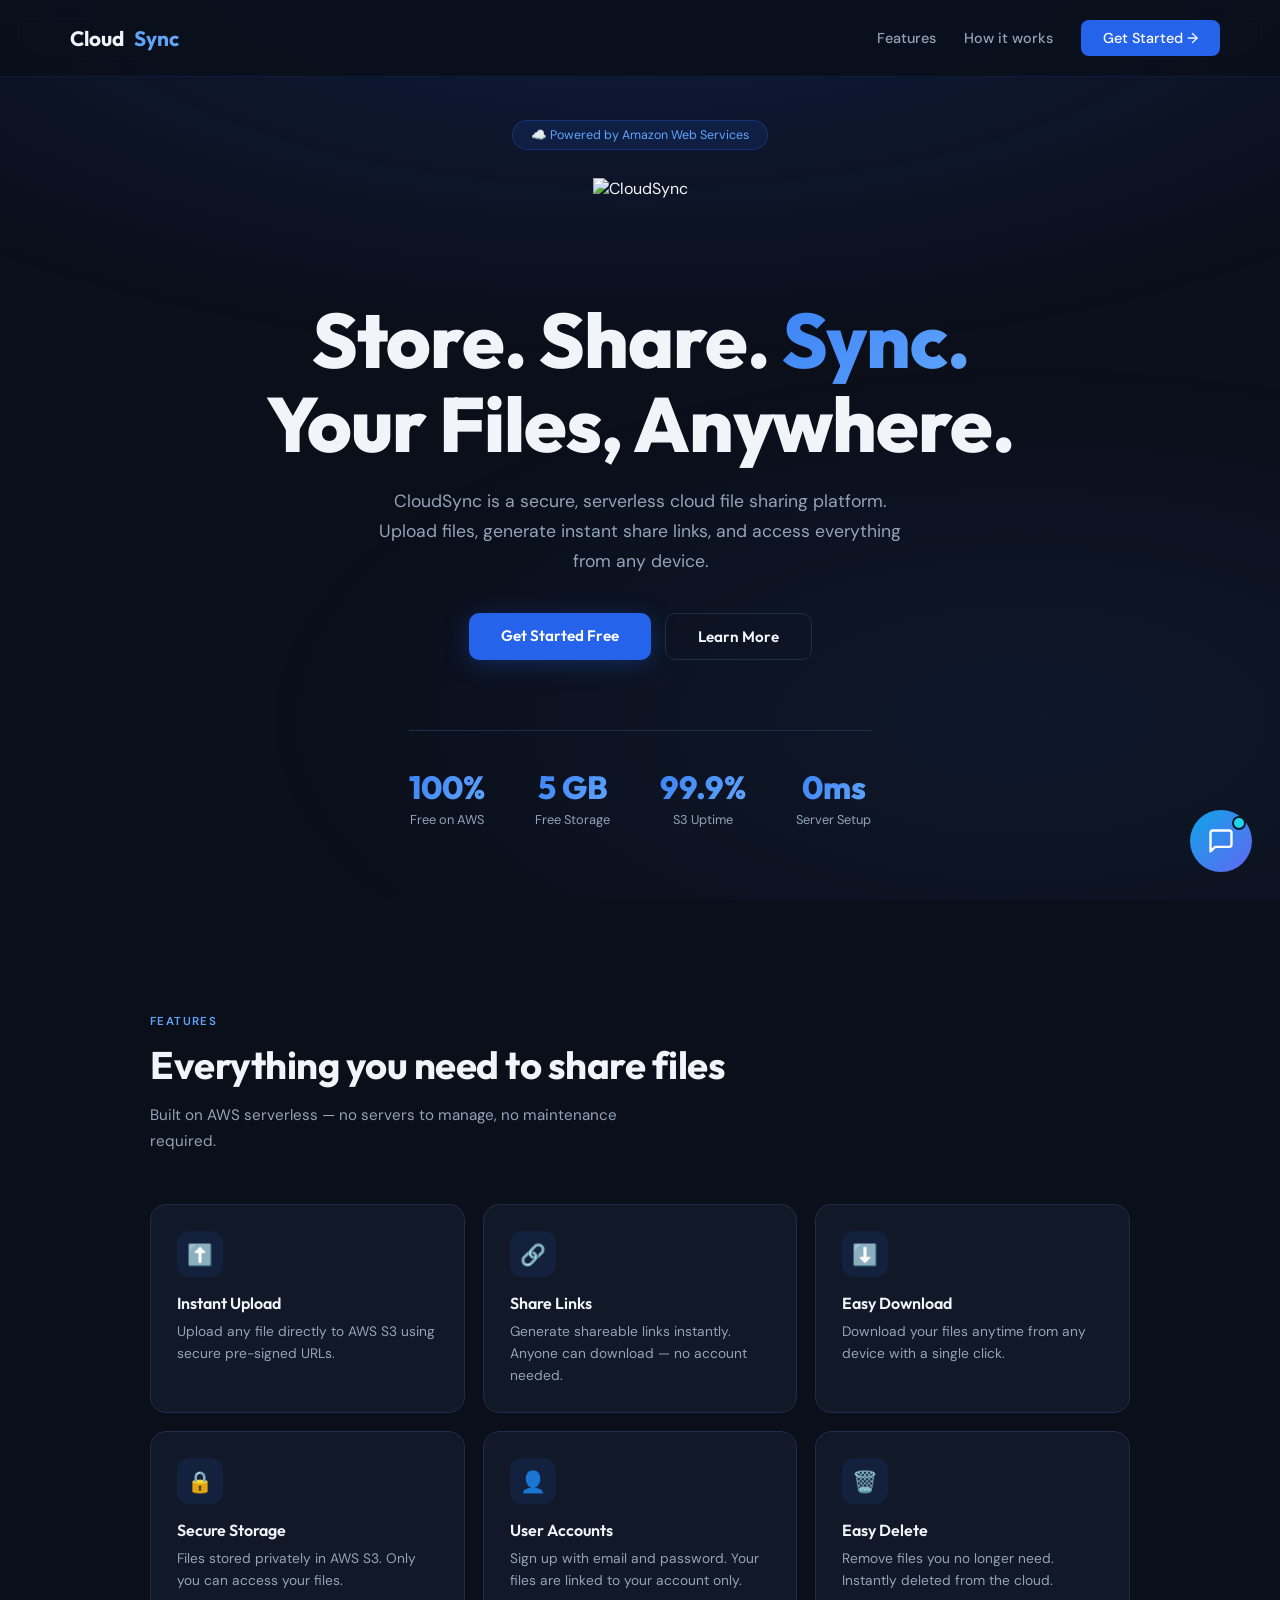
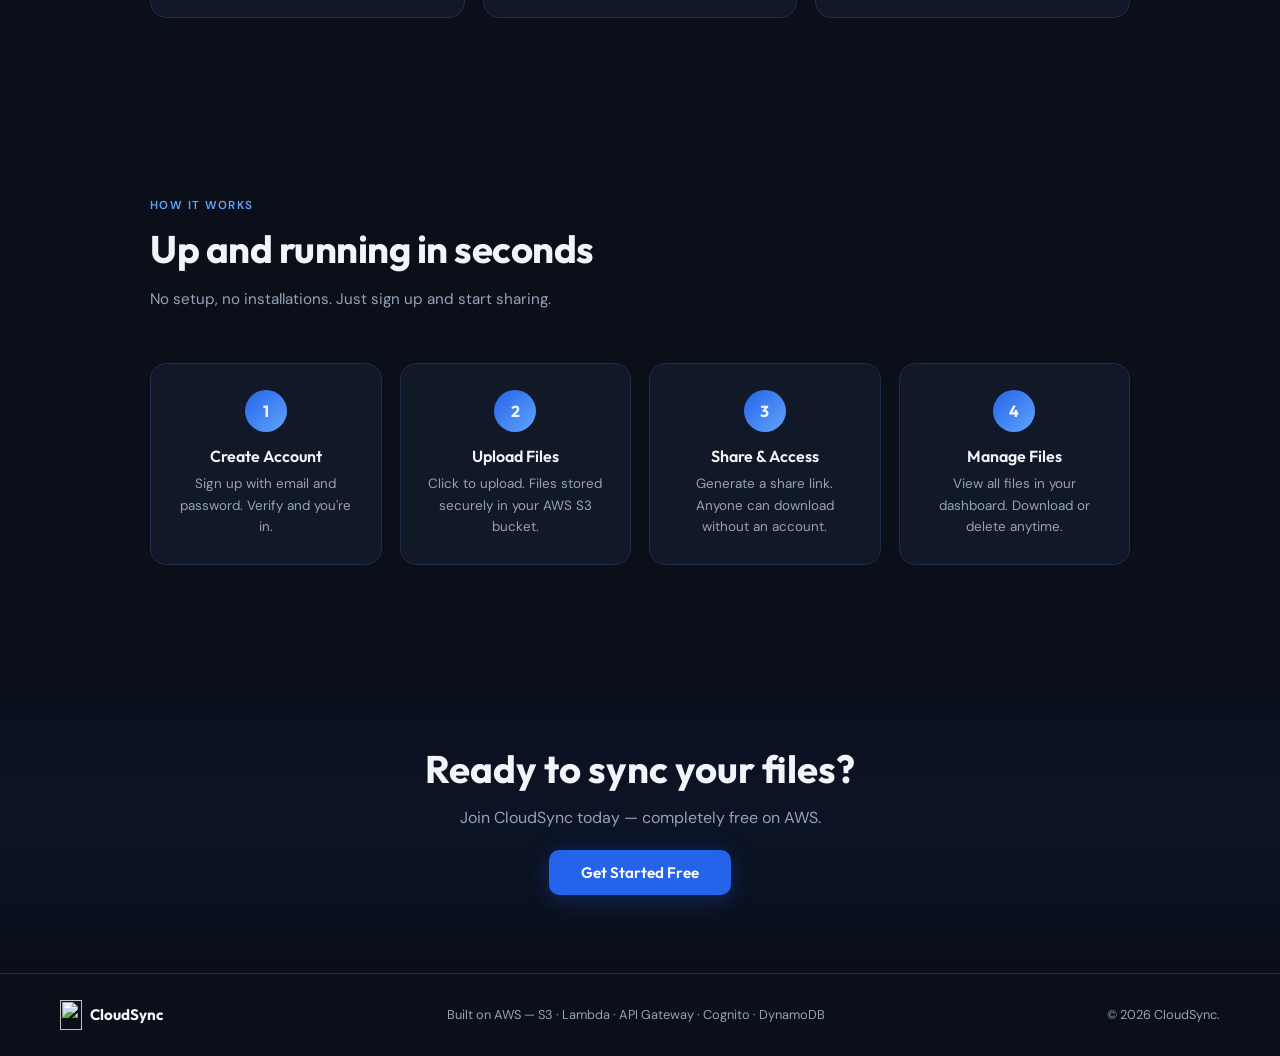
==== frontend/index.html @ 10593caa "Add files via upload" ====
<!DOCTYPE html>
<html lang="en">
<head>
<meta charset="UTF-8"/>
<meta name="viewport" content="width=device-width, initial-scale=1.0"/>
<link rel="stylesheet" href="style.css">
<title>CloudSync — Cloud File Sharing</title>
<link href="https://fonts.googleapis.com/css2?family=Outfit:wght@400;500;600;700;800&family=DM+Sans:wght@400;500&display=swap" rel="stylesheet"/>
<style>
:root{--dark:#0b0f1a;--blue:#2563eb;--blue2:#3b82f6;--light:#60a5fa;--text:#f1f5f9;--muted:#94a3b8;--border:#1e2d4a;--card:#111827}
*{box-sizing:border-box;margin:0;padding:0}
body{background:var(--dark);color:var(--text);font-family:'DM Sans',sans-serif;overflow-x:hidden}
.bg-glow{position:fixed;inset:0;pointer-events:none;z-index:0;background:radial-gradient(ellipse 80% 50% at 50% -10%,rgba(37,99,235,.18),transparent),radial-gradient(ellipse 60% 40% at 80% 80%,rgba(59,130,246,.08),transparent)}
nav{position:fixed;top:0;left:0;right:0;z-index:100;display:flex;align-items:center;justify-content:space-between;padding:18px 60px;background:rgba(11,15,26,.85);backdrop-filter:blur(12px);border-bottom:1px solid rgba(37,99,235,.15)}
.nav-logo{display:flex;align-items:center;gap:10px;font-family:'Outfit',sans-serif;font-weight:700;font-size:1.3rem;color:var(--text);text-decoration:none}
.nav-logo img{
    height:40px;
    width:auto;
}
.nav-logo span{color:var(--light)}
.nav-links{display:flex;align-items:center;gap:28px}
.nav-links a{color:var(--muted);text-decoration:none;font-size:.9rem;font-weight:500;transition:color .2s}
.nav-links a:hover{color:var(--text)}
.btn-nav{background:var(--blue);color:#fff!important;padding:9px 22px;border-radius:8px;font-size:.88rem;font-weight:600;transition:all .2s}
.btn-nav:hover{background:var(--blue2)!important}
.hero{position:relative;z-index:1;min-height:100vh;display:flex;flex-direction:column;align-items:center;justify-content:center;text-align:center;padding:120px 20px 60px}
.badge{display:inline-flex;align-items:center;gap:8px;background:rgba(37,99,235,.12);border:1px solid rgba(37,99,235,.3);border-radius:30px;padding:6px 18px;font-size:.78rem;color:var(--light);margin-bottom:28px;animation:up .6s ease both}
.hero-logo{width:90px;height:90px;object-fit:contain;margin-bottom:24px;filter:drop-shadow(0 0 30px rgba(37,99,235,.5));animation:up .6s .1s ease both}
.hero h1{font-family:'Outfit',sans-serif;font-size:clamp(2.6rem,6vw,4.8rem);font-weight:800;line-height:1.1;letter-spacing:-1px;margin-bottom:20px;animation:up .6s .2s ease both}
.hero h1 span{background:linear-gradient(135deg,var(--blue2),var(--light));-webkit-background-clip:text;-webkit-text-fill-color:transparent;background-clip:text}
.hero p{font-size:1.1rem;color:var(--muted);max-width:540px;line-height:1.7;margin-bottom:36px;animation:up .6s .3s ease both}
.btns{display:flex;gap:14px;justify-content:center;flex-wrap:wrap;animation:up .6s .4s ease both}
.btn-p{background:var(--blue);color:#fff;padding:13px 32px;border-radius:10px;font-size:.95rem;font-weight:600;text-decoration:none;font-family:'Outfit',sans-serif;transition:all .2s;box-shadow:0 4px 24px rgba(37,99,235,.3)}
.btn-p:hover{background:var(--blue2);transform:translateY(-2px)}
.btn-s{background:transparent;color:var(--text);padding:13px 32px;border-radius:10px;font-size:.95rem;font-weight:600;text-decoration:none;border:1px solid var(--border);font-family:'Outfit',sans-serif;transition:all .2s}
.btn-s:hover{border-color:var(--blue);color:var(--light)}
.stats{display:flex;justify-content:center;gap:50px;margin-top:70px;padding:36px 0;border-top:1px solid var(--border);flex-wrap:wrap;animation:up .6s .5s ease both}
.stat-v{font-family:'Outfit',sans-serif;font-size:2rem;font-weight:800;background:linear-gradient(135deg,var(--blue2),var(--light));-webkit-background-clip:text;-webkit-text-fill-color:transparent;background-clip:text}
.stat-l{font-size:.8rem;color:var(--muted);margin-top:4px}
.sec{position:relative;z-index:1;padding:90px 60px;max-width:1100px;margin:0 auto}
.tag{font-size:.72rem;font-weight:600;color:var(--light);text-transform:uppercase;letter-spacing:.12em;margin-bottom:12px}
.sec-title{font-family:'Outfit',sans-serif;font-size:clamp(1.8rem,3vw,2.6rem);font-weight:700;margin-bottom:14px;letter-spacing:-.5px}
.sec-sub{color:var(--muted);font-size:.95rem;max-width:480px;line-height:1.7;margin-bottom:50px}
.grid{display:grid;grid-template-columns:repeat(auto-fit,minmax(270px,1fr));gap:18px}
.card{background:var(--card);border:1px solid var(--border);border-radius:16px;padding:26px;transition:all .3s;position:relative;overflow:hidden}
.card::before{content:'';position:absolute;top:0;left:0;right:0;height:2px;background:linear-gradient(90deg,var(--blue),var(--light));opacity:0;transition:opacity .3s}
.card:hover{border-color:rgba(37,99,235,.4);transform:translateY(-4px)}
.card:hover::before{opacity:1}
.card-icon{width:46px;height:46px;background:rgba(37,99,235,.12);border-radius:12px;display:flex;align-items:center;justify-content:center;font-size:1.3rem;margin-bottom:16px}
.card-title{font-family:'Outfit',sans-serif;font-size:1rem;font-weight:600;margin-bottom:7px}
.card-desc{font-size:.86rem;color:var(--muted);line-height:1.6}
.steps{display:grid;grid-template-columns:repeat(auto-fit,minmax(190px,1fr));gap:18px}
.step{background:var(--card);border:1px solid var(--border);border-radius:16px;padding:26px;text-align:center}
.step-n{width:42px;height:42px;background:linear-gradient(135deg,var(--blue),var(--light));border-radius:50%;display:flex;align-items:center;justify-content:center;font-family:'Outfit',sans-serif;font-weight:700;font-size:1rem;margin:0 auto 14px}
.step-t{font-family:'Outfit',sans-serif;font-weight:600;margin-bottom:7px}
.step-d{font-size:.84rem;color:var(--muted);line-height:1.6}
.cta{position:relative;z-index:1;text-align:center;padding:90px 20px;background:linear-gradient(180deg,transparent,rgba(37,99,235,.06),transparent)}
.cta h2{font-family:'Outfit',sans-serif;font-size:clamp(1.8rem,3vw,2.6rem);font-weight:700;margin-bottom:14px}
.cta p{color:var(--muted);margin-bottom:34px}
footer{position:relative;z-index:1;border-top:1px solid var(--border);padding:26px 60px;display:flex;align-items:center;justify-content:space-between;flex-wrap:wrap;gap:12px}
footer p{font-size:.8rem;color:var(--muted)}
.f-logo{display:flex;align-items:center;gap:8px;font-family:'Outfit',sans-serif;font-weight:700;font-size:.95rem;color:var(--text)}
.f-logo img{width:22px;height:22px;object-fit:contain}
@keyframes up{from{opacity:0;transform:translateY(24px)}to{opacity:1;transform:translateY(0)}}
@media(max-width:768px){nav{padding:14px 20px}.nav-links{display:none}.sec{padding:60px 20px}footer{padding:20px}.stats{gap:24px}}
</style>
</head>
<body>
<div class="bg-glow"></div>
<nav>
<a href="index.html" class="nav-logo">
   <img src="assets/CloudSync_logo.png" alt="" style="height:40px;">
    Cloud<span>Sync</span>
</a>
  <div class="nav-links">
    <a href="#features">Features</a>
    <a href="#how">How it works</a>
    <a href="login.html" class="btn-nav">Get Started →</a>
  </div>
</nav>
<section class="hero">
  <div class="badge">☁️ Powered by Amazon Web Services</div>
  <img src="assets/CloudSync_logo.png" alt="CloudSync" style="height:120px;">
  <h1>Store. Share. <span>Sync.</span><br/>Your Files, Anywhere.</h1>
  <p>CloudSync is a secure, serverless cloud file sharing platform. Upload files, generate instant share links, and access everything from any device.</p>
  <div class="btns">
    <a href="login.html" class="btn-p">Get Started Free</a>
    <a href="#features" class="btn-s">Learn More</a>
  </div>
  <div class="stats">
    <div><div class="stat-v">100%</div><div class="stat-l">Free on AWS</div></div>
    <div><div class="stat-v">5 GB</div><div class="stat-l">Free Storage</div></div>
    <div><div class="stat-v">99.9%</div><div class="stat-l">S3 Uptime</div></div>
    <div><div class="stat-v">0ms</div><div class="stat-l">Server Setup</div></div>
  </div>
</section>
<section class="sec" id="features">
  <div class="tag">Features</div>
  <div class="sec-title">Everything you need to share files</div>
  <p class="sec-sub">Built on AWS serverless — no servers to manage, no maintenance required.</p>
  <div class="grid">
    <div class="card"><div class="card-icon">⬆️</div><div class="card-title">Instant Upload</div><div class="card-desc">Upload any file directly to AWS S3 using secure pre-signed URLs.</div></div>
    <div class="card"><div class="card-icon">🔗</div><div class="card-title">Share Links</div><div class="card-desc">Generate shareable links instantly. Anyone can download — no account needed.</div></div>
    <div class="card"><div class="card-icon">⬇️</div><div class="card-title">Easy Download</div><div class="card-desc">Download your files anytime from any device with a single click.</div></div>
    <div class="card"><div class="card-icon">🔒</div><div class="card-title">Secure Storage</div><div class="card-desc">Files stored privately in AWS S3. Only you can access your files.</div></div>
    <div class="card"><div class="card-icon">👤</div><div class="card-title">User Accounts</div><div class="card-desc">Sign up with email and password. Your files are linked to your account only.</div></div>
    <div class="card"><div class="card-icon">🗑️</div><div class="card-title">Easy Delete</div><div class="card-desc">Remove files you no longer need. Instantly deleted from the cloud.</div></div>
  </div>
</section>
<section class="sec" id="how">
  <div class="tag">How it works</div>
  <div class="sec-title">Up and running in seconds</div>
  <p class="sec-sub">No setup, no installations. Just sign up and start sharing.</p>
  <div class="steps">
    <div class="step"><div class="step-n">1</div><div class="step-t">Create Account</div><div class="step-d">Sign up with email and password. Verify and you're in.</div></div>
    <div class="step"><div class="step-n">2</div><div class="step-t">Upload Files</div><div class="step-d">Click to upload. Files stored securely in your AWS S3 bucket.</div></div>
    <div class="step"><div class="step-n">3</div><div class="step-t">Share & Access</div><div class="step-d">Generate a share link. Anyone can download without an account.</div></div>
    <div class="step"><div class="step-n">4</div><div class="step-t">Manage Files</div><div class="step-d">View all files in your dashboard. Download or delete anytime.</div></div>
  </div>
</section>
<section class="cta">
  <h2>Ready to sync your files?</h2>
  <p>Join CloudSync today — completely free on AWS.</p>
  <a href="login.html" class="btn-p">Get Started Free</a>
</section>
<footer>
  <div class="f-logo"><img src="assets/CloudSync_logo.png" alt=""style="height:30px;"/>CloudSync</div>
  <p>Built on AWS — S3 · Lambda · API Gateway · Cognito · DynamoDB</p>
  <p>© 2026 CloudSync.</p>
</footer>
<script src="cloudsync-bot.js"></script>
</body>
</html>
---- frontend/style.css ----
.nav-logo{
    display: flex;
    align-items: center;
    gap: 8px;
    font-size: 22px;
    font-weight: bold;
}

.nav-logo img{
    width: 100px;
    height: auto;
}
html {
  scroll-behavior: smooth;
}
nav a {
  position: relative;
  text-decoration: none;
}

nav a::after {
  content: "";
  position: absolute;
  width: 0%;
  height: 2px;
  left: 0;
  bottom: -4px;
  background: var(--blue2);
  transition: width 0.3s ease;
}
nav a {
  transition: all 0.3s ease;
}

nav a:hover {
  color: var(--light);
}
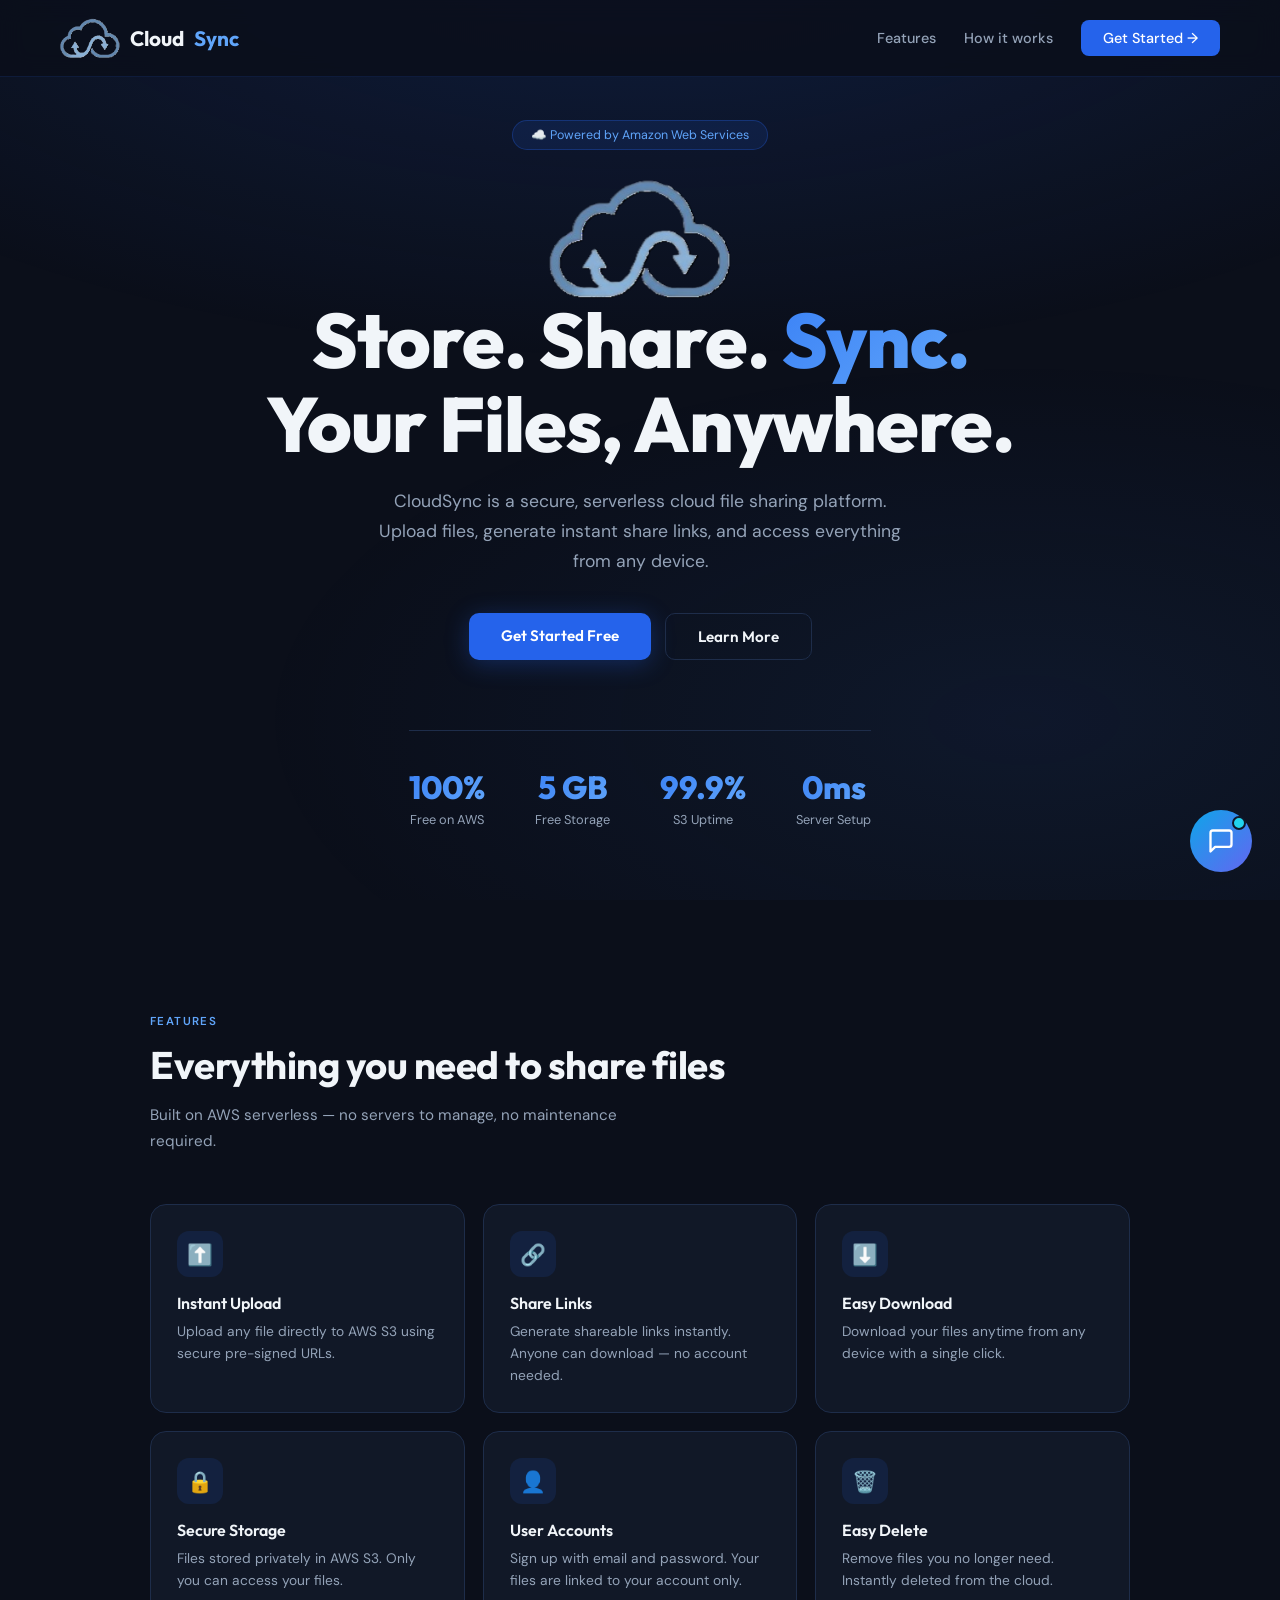
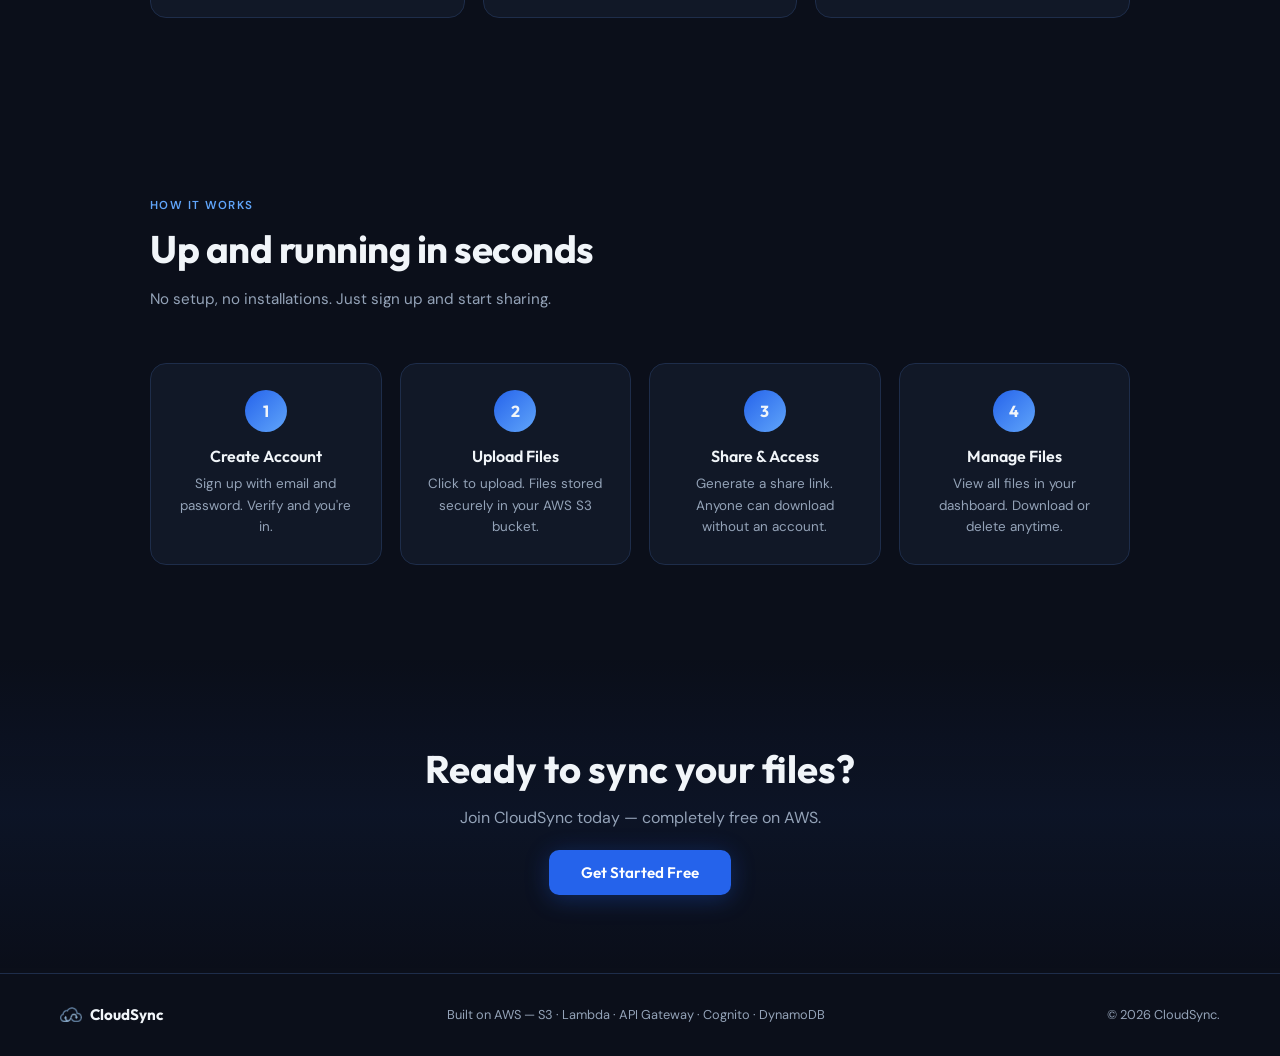
==== commit 5e16414e: "Update index.html" ====
--- a/frontend/index.html
+++ b/frontend/index.html
@@ -130,4 +130,4 @@
 </footer>
 <script src="cloudsync-bot.js"></script>
 </body>
-</html>+</html>
